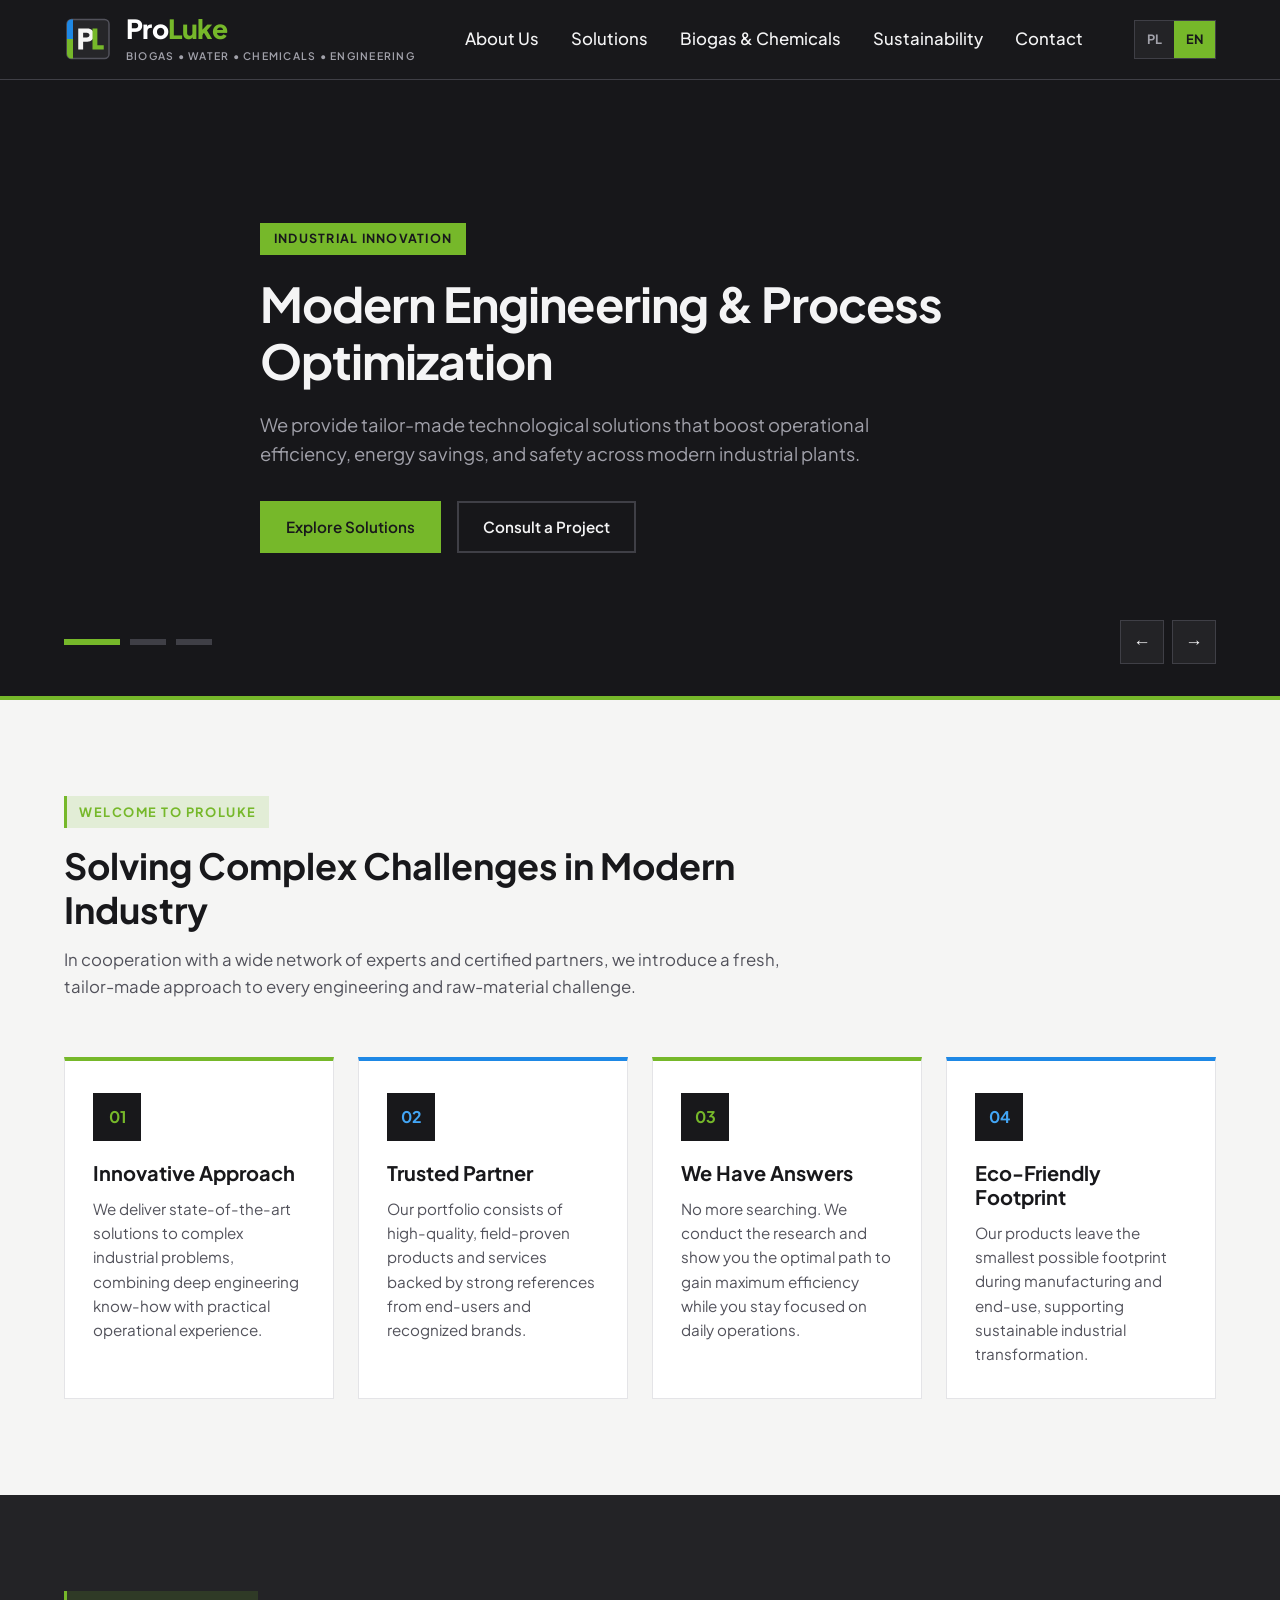
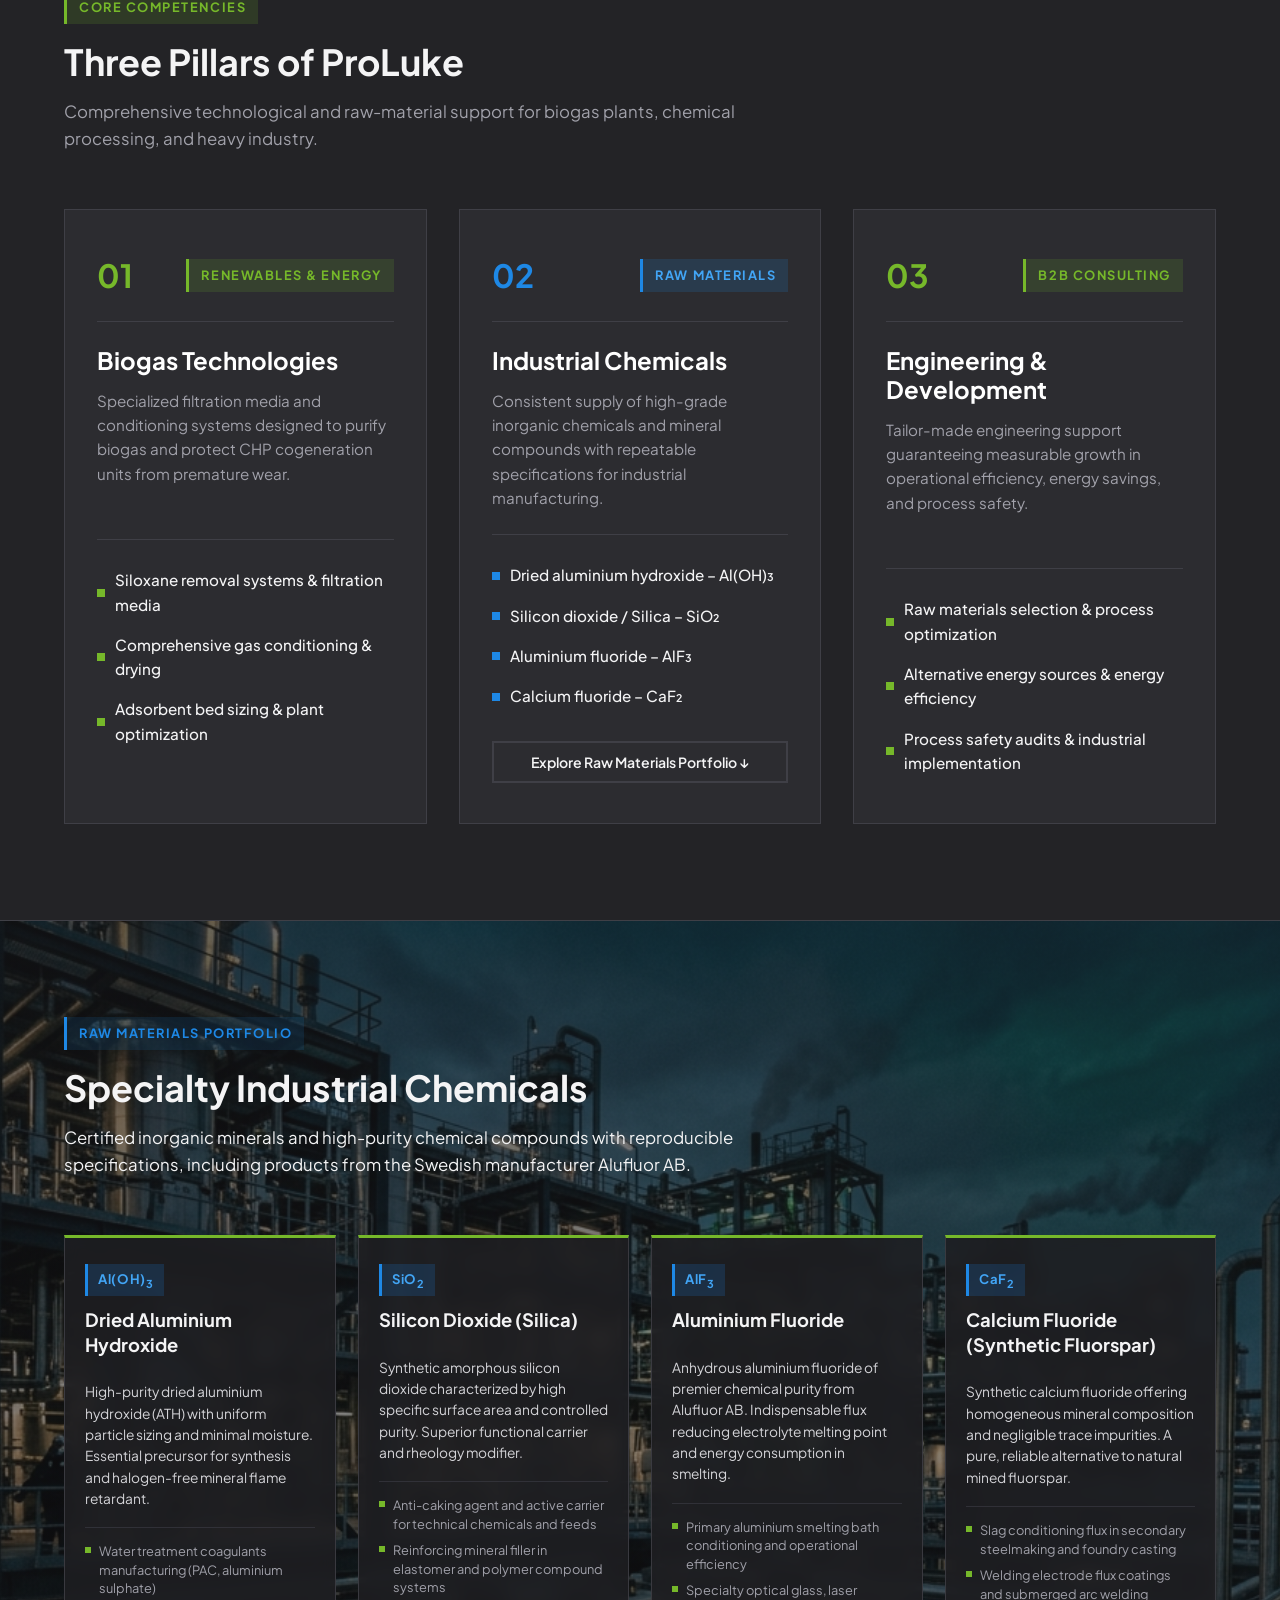
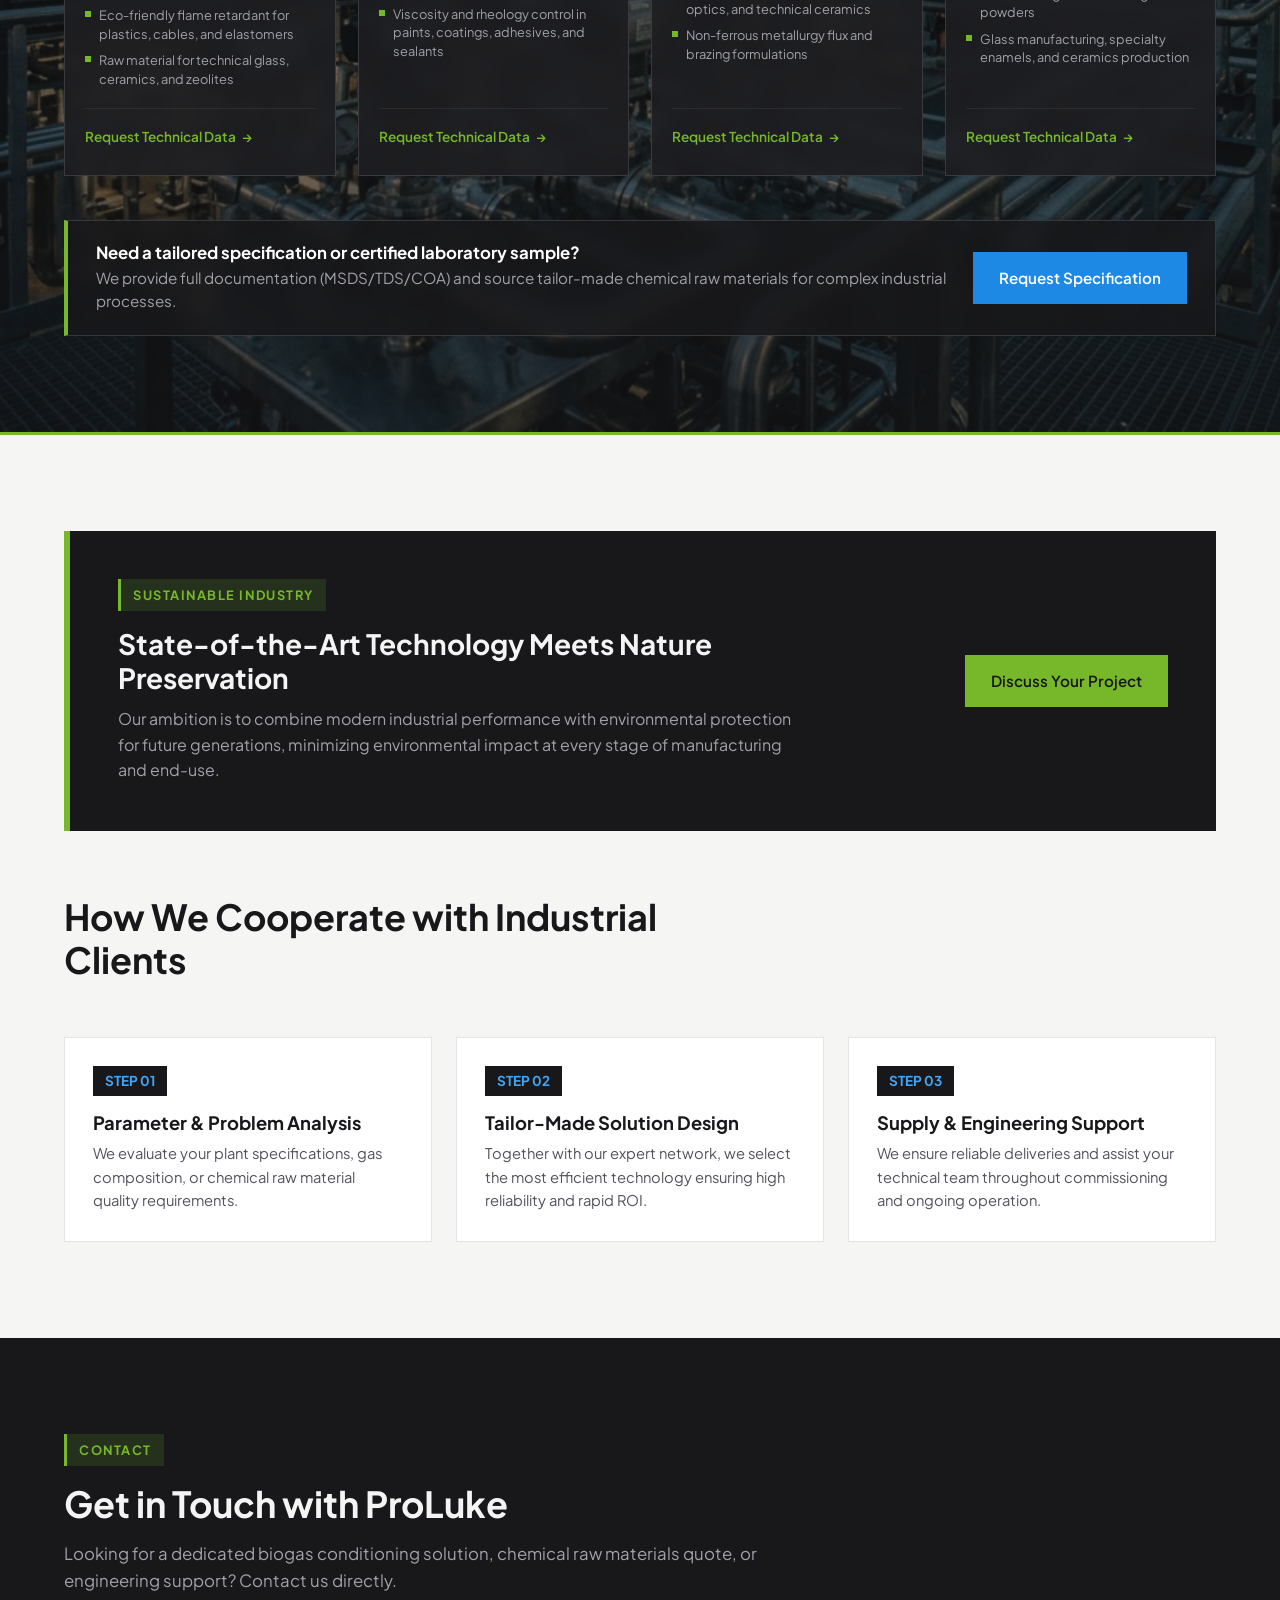
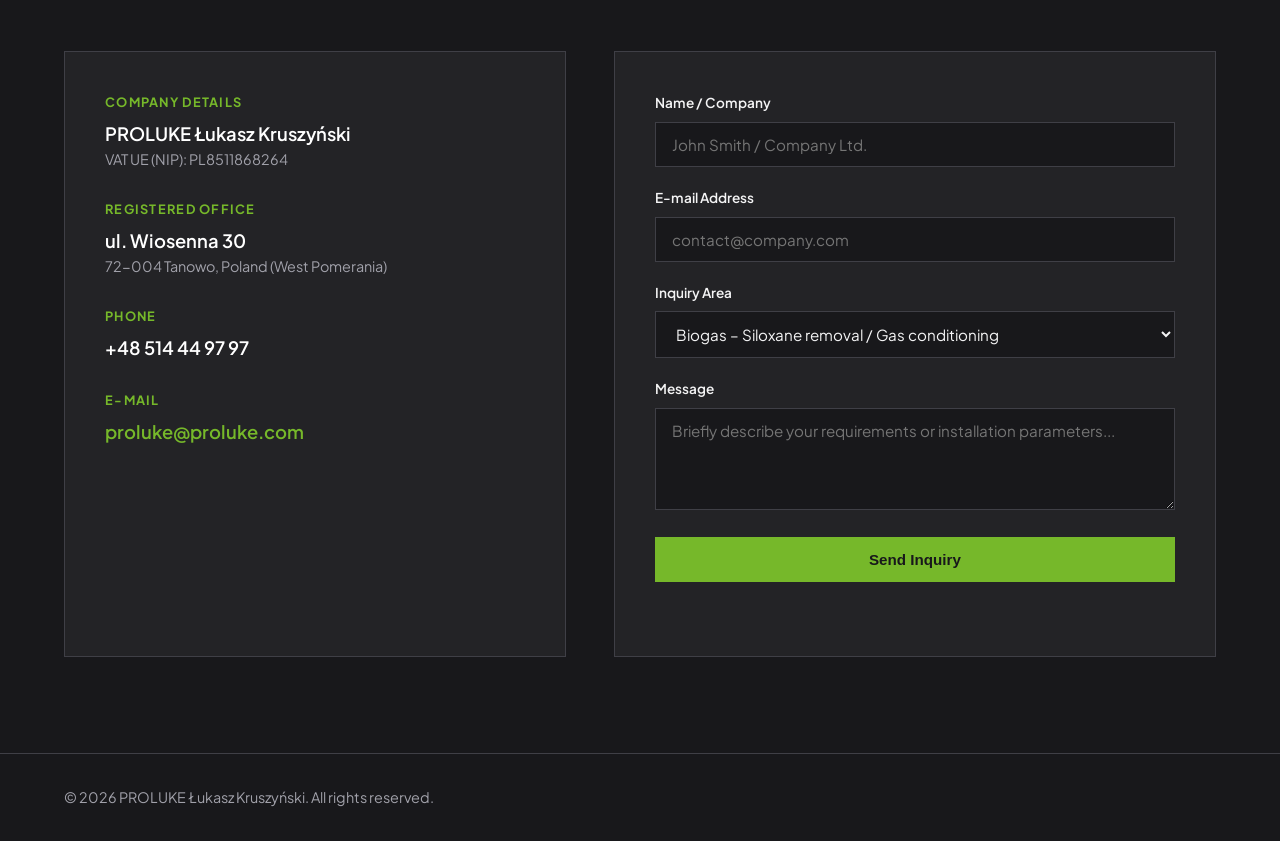
==== en/index.html @ 2172e3a5 "Add ProLuke website preview" ====
<!DOCTYPE html>
<html lang="en">
<head>
  <meta charset="UTF-8" />
  <meta name="viewport" content="width=device-width, initial-scale=1.0" />
  <title>ProLuke – Industrial Innovation, Biogas Conditioning &amp; Specialty Chemicals</title>
  <meta name="description" content="ProLuke – advanced siloxane removal, biogas conditioning, certified inorganic chemical raw materials (aluminium hydroxide, silicon dioxide, fluorides), and industrial engineering." />
  <meta name="robots" content="index, follow" />

  <!-- SEO: Canonical & Hreflang -->
  <link rel="canonical" href="https://proluke.com/en/" />
  <link rel="alternate" hreflang="pl" href="https://proluke.com/" />
  <link rel="alternate" hreflang="en" href="https://proluke.com/en/" />
  <link rel="alternate" hreflang="x-default" href="https://proluke.com/" />

  <!-- Open Graph / Social Media -->
  <meta property="og:type" content="website" />
  <meta property="og:locale" content="en_US" />
  <meta property="og:locale:alternate" content="pl_PL" />
  <meta property="og:url" content="https://proluke.com/en/" />
  <meta property="og:title" content="ProLuke – Industrial Innovation, Biogas Conditioning &amp; Specialty Chemicals" />
  <meta property="og:description" content="Tailor-made industrial solutions: siloxane removal, gas conditioning, specialty chemicals, and process engineering." />

  <!-- Google Fonts: Plus Jakarta Sans -->
  <link rel="preconnect" href="https://fonts.googleapis.com" />
  <link rel="preconnect" href="https://fonts.gstatic.com" crossorigin />
  <link href="https://fonts.googleapis.com/css2?family=Plus+Jakarta+Sans:wght@400;500;600;700;800&display=swap" rel="stylesheet" />

  <!-- Favicon (Original ProLuke PL) -->
  <link rel="icon" type="image/jpeg" href="../images/favicon.jpg" sizes="192x192" />
  <link rel="icon" type="image/x-icon" href="../favicon.ico" />
  <link rel="apple-touch-icon" href="../images/favicon.jpg" />

  <!-- Stylesheet (relative path to root) -->
  <link rel="stylesheet" href="../style.css" />

  <!-- Schema.org Structured Data (JSON-LD) -->
  <script type="application/ld+json">
  {
    "@context": "https://schema.org",
    "@type": "Organization",
    "name": "PROLUKE Łukasz Kruszyński",
    "url": "https://proluke.com/en/",
    "email": "proluke@proluke.com",
    "telephone": "+48514449797",
    "taxID": "PL8511868264",
    "address": {
      "@type": "PostalAddress",
      "streetAddress": "ul. Wiosenna 30",
      "postalCode": "72-004",
      "addressLocality": "Tanowo",
      "addressCountry": "PL"
    }
  }
  </script>
</head>
<body>

  <!-- ======================= NAVIGATION & LOGO ======================= -->
  <header class="navbar">
    <div class="container navbar-inner">
      <a href="#top" class="brand" aria-label="ProLuke – Homepage">
        <!-- ProLuke Logo – Engineering Stamp PL -->
        <svg class="brand-svg" viewBox="0 0 64 64" fill="none" xmlns="http://www.w3.org/2000/svg" role="img" aria-label="ProLuke Logo – Engineering Stamp">
          <rect x="4" y="6" width="56" height="52" rx="6" fill="#262629" stroke="#52525B" stroke-width="2"/>
          <path d="M4 12C4 8.68629 6.68629 6 10 6H12V32H4V12Z" fill="#1E88E5"/>
          <path d="M4 32H12V58H10C6.68629 58 4 55.3137 4 52V32Z" fill="#76B82A"/>
          <path d="M19 18H31C36.5 18 40 21.5 40 26.8C40 32.1 36.5 35.6 31 35.6H25.5V46H19V18ZM25.5 23.6V30H30.2C32.7 30 34 28.8 34 26.8C34 24.8 32.7 23.6 30.2 23.6H25.5Z" fill="#F5F5F4"/>
          <path d="M38 18H44.5V40.2H53V46H38V18Z" fill="#76B82A"/>
        </svg>
        <div>
          <span class="logo-text">Pro<span class="luke">Luke</span></span>
          <span class="logo-tagline">Biogas • Water • Chemicals • Engineering</span>
        </div>
      </a>

      <nav aria-label="Main Navigation">
        <ul class="nav-links" id="navLinks">
          <li><a href="#about">About Us</a></li>
          <li><a href="#solutions">Solutions</a></li>
          <li><a href="#biogas">Biogas &amp; Chemicals</a></li>
          <li><a href="#sustainability">Sustainability</a></li>
          <li><a href="#contact">Contact</a></li>
        </ul>
      </nav>

      <div class="nav-actions">
        <div class="lang-switch" aria-label="Language Switcher">
          <a href="../index.html" class="lang-btn" hreflang="pl">PL</a>
          <a href="index.html" class="lang-btn active" aria-current="page">EN</a>
        </div>
        <button class="mobile-toggle" id="mobileToggle" aria-label="Toggle Menu" aria-expanded="false">☰</button>
      </div>
    </div>
  </header>

  <!-- ======================= HERO SLIDER ======================= -->
  <section class="hero-slider" id="top" aria-label="Key business areas showcase">
    <!-- Slide 1: Industrial Innovation -->
    <div class="slide active" style="background-image: url('https://images.unsplash.com/photo-1581091226825-a6a2a5aee158?auto=format&fit=crop&w=1600&q=80');">
      <div class="container">
        <div class="slide-content">
          <span class="slide-badge">Industrial Innovation</span>
          <h1 class="slide-title">Modern Engineering &amp; Process Optimization</h1>
          <p class="slide-desc">
            We provide tailor-made technological solutions that boost operational efficiency, energy savings, and safety across modern industrial plants.
          </p>
          <div class="slide-actions">
            <a href="#solutions" class="btn btn-primary">Explore Solutions</a>
            <a href="#contact" class="btn btn-outline">Consult a Project</a>
          </div>
        </div>
      </div>
    </div>

    <!-- Slide 2: Biogas & Ecology -->
    <div class="slide" style="background-image: url('https://images.unsplash.com/photo-1473341304170-971dccb5ac1e?auto=format&fit=crop&w=1600&q=80');">
      <div class="container">
        <div class="slide-content">
          <span class="slide-badge">Biogas &amp; Renewable Energy</span>
          <h2 class="slide-title">Advanced Siloxane Removal &amp; Gas Conditioning</h2>
          <p class="slide-desc">
            Protecting CHP engines and industrial installations from harmful contaminants while combining state-of-the-art technology with nature preservation.
          </p>
          <div class="slide-actions">
            <a href="#solutions" class="btn btn-primary">Biogas Technologies</a>
            <a href="#contact" class="btn btn-outline">Request Media Sizing</a>
          </div>
        </div>
      </div>
    </div>

    <!-- Slide 3: Specialty Chemicals -->
    <div class="slide" style="background-image: url('https://images.unsplash.com/photo-1532187863486-abf9dbad1b69?auto=format&fit=crop&w=1600&q=80');">
      <div class="container">
        <div class="slide-content">
          <span class="slide-badge blue">Specialty Chemicals</span>
          <h2 class="slide-title">Certified High-Purity Chemical Raw Materials</h2>
          <p class="slide-desc">
            Reliable supply of dried aluminium hydroxide, silicon dioxide, aluminium fluoride, and calcium fluoride from proven global manufacturers.
          </p>
          <div class="slide-actions">
            <a href="#solutions" class="btn btn-primary">Chemical Portfolio</a>
            <a href="#contact" class="btn btn-outline">Request Specification</a>
          </div>
        </div>
      </div>
    </div>

    <!-- Slider Controls -->
    <div class="slider-controls">
      <div class="container slider-controls-inner">
        <div class="slider-dots" role="tablist" aria-label="Slide pagination">
          <button class="dot active" data-slide="0" aria-label="Slide 1"></button>
          <button class="dot" data-slide="1" aria-label="Slide 2"></button>
          <button class="dot" data-slide="2" aria-label="Slide 3"></button>
        </div>
        <div class="slider-arrows">
          <button class="arrow-btn" id="prevSlideBtn" aria-label="Previous slide">←</button>
          <button class="arrow-btn" id="nextSlideBtn" aria-label="Next slide">→</button>
        </div>
      </div>
    </div>
  </section>

  <!-- ======================= SECTION 1 (LIGHT): ABOUT US ======================= -->
  <section class="section theme-light" id="about">
    <div class="container">
      <div class="section-header">
        <span class="section-tag">Welcome to ProLuke</span>
        <h2 class="section-title">Solving Complex Challenges in Modern Industry</h2>
        <p class="section-subtitle">
          In cooperation with a wide network of experts and certified partners, we introduce a fresh, tailor-made approach to every engineering and raw-material challenge.
        </p>
      </div>

      <div class="pillars-grid">
        <div class="pillar-card">
          <div class="pillar-icon">01</div>
          <h3>Innovative Approach</h3>
          <p>
            We deliver state-of-the-art solutions to complex industrial problems, combining deep engineering know-how with practical operational experience.
          </p>
        </div>

        <div class="pillar-card">
          <div class="pillar-icon">02</div>
          <h3>Trusted Partner</h3>
          <p>
            Our portfolio consists of high-quality, field-proven products and services backed by strong references from end-users and recognized brands.
          </p>
        </div>

        <div class="pillar-card">
          <div class="pillar-icon">03</div>
          <h3>We Have Answers</h3>
          <p>
            No more searching. We conduct the research and show you the optimal path to gain maximum efficiency while you stay focused on daily operations.
          </p>
        </div>

        <div class="pillar-card">
          <div class="pillar-icon">04</div>
          <h3>Eco-Friendly Footprint</h3>
          <p>
            Our products leave the smallest possible footprint during manufacturing and end-use, supporting sustainable industrial transformation.
          </p>
        </div>
      </div>
    </div>
  </section>

  <!-- ======================= SECTION 2 (DARK): SOLUTIONS ======================= -->
  <section class="section theme-dark-alt" id="solutions">
    <div class="container" id="biogas">
      <div class="section-header">
        <span class="section-tag">Core Competencies</span>
        <h2 class="section-title">Three Pillars of ProLuke</h2>
        <p class="section-subtitle">
          Comprehensive technological and raw-material support for biogas plants, chemical processing, and heavy industry.
        </p>
      </div>

      <div class="services-grid">
        <!-- Card 1: Biogas -->
        <article class="service-box service-box-biogaz">
          <div>
            <div class="service-header">
              <span class="service-num">01</span>
              <span class="section-tag no-margin">Renewables &amp; Energy</span>
            </div>
            <h3>Biogas Technologies</h3>
            <p>
              Specialized filtration media and conditioning systems designed to purify biogas and protect CHP cogeneration units from premature wear.
            </p>
          </div>
          <ul class="spec-list">
            <li><span class="spec-dot"></span><span>Siloxane removal systems &amp; filtration media</span></li>
            <li><span class="spec-dot"></span><span>Comprehensive gas conditioning &amp; drying</span></li>
            <li><span class="spec-dot"></span><span>Adsorbent bed sizing &amp; plant optimization</span></li>
          </ul>
        </article>

        <!-- Card 2: Chemicals -->
        <article class="service-box blue-accent">
          <div>
            <div class="service-header">
              <span class="service-num">02</span>
              <span class="section-tag no-margin tag-blue">Raw Materials</span>
            </div>
            <h3>Industrial Chemicals</h3>
            <p>
              Consistent supply of high-grade inorganic chemicals and mineral compounds with repeatable specifications for industrial manufacturing.
            </p>
          </div>
          <ul class="spec-list">
            <li><span class="spec-dot"></span><span>Dried aluminium hydroxide – Al(OH)&#8323;</span></li>
            <li><span class="spec-dot"></span><span>Silicon dioxide / Silica – SiO&#8322;</span></li>
            <li><span class="spec-dot"></span><span>Aluminium fluoride – AlF&#8323;</span></li>
            <li><span class="spec-dot"></span><span>Calcium fluoride – CaF&#8322;</span></li>
          </ul>
          <div style="margin-top: 24px;">
            <a href="#chemicals" class="btn btn-outline btn-outline-blue btn-full btn-sm"
              >Explore Raw Materials Portfolio ↓</a
            >
          </div>
        </article>

        <!-- Card 3: Engineering -->
        <article class="service-box">
          <div>
            <div class="service-header">
              <span class="service-num">03</span>
              <span class="section-tag no-margin">B2B Consulting</span>
            </div>
            <h3>Engineering &amp; Development</h3>
            <p>
              Tailor-made engineering support guaranteeing measurable growth in operational efficiency, energy savings, and process safety.
            </p>
          </div>
          <ul class="spec-list">
            <li><span class="spec-dot"></span><span>Raw materials selection &amp; process optimization</span></li>
            <li><span class="spec-dot"></span><span>Alternative energy sources &amp; energy efficiency</span></li>
            <li><span class="spec-dot"></span><span>Process safety audits &amp; industrial implementation</span></li>
          </ul>
        </article>
      </div>
    </div>
  </section>

  <!-- ======================= SECTION: SPECIALTY CHEMICALS (FULL-WIDTH BACKGROUND) ======================= -->
  <section class="section-chemicals" id="chemicals" aria-label="Certified Specialty Chemical Raw Materials">
    <div class="container">
      <div class="section-header">
        <span class="section-tag tag-blue">Raw Materials Portfolio</span>
        <h2 class="section-title">Specialty Industrial Chemicals</h2>
        <p class="section-subtitle">
          Certified inorganic minerals and high-purity chemical compounds with reproducible specifications, including products from the Swedish manufacturer Alufluor AB.
        </p>
      </div>

      <div class="chemicals-grid">
        <!-- Product 1: Al(OH)3 -->
        <article class="chemical-card">
          <div class="chem-top">
            <div class="chem-header">
              <span class="chem-formula">Al(OH)<sub>3</sub></span>
              <h4>Dried Aluminium Hydroxide</h4>
            </div>
            <p class="chem-desc">
              High-purity dried aluminium hydroxide (ATH) with uniform particle sizing and minimal moisture. Essential precursor for synthesis and halogen-free mineral flame retardant.
            </p>
            <ul class="chem-specs">
              <li>
                <span class="chem-dot"></span>
                <span>Water treatment coagulants manufacturing (PAC, aluminium sulphate)</span>
              </li>
              <li>
                <span class="chem-dot"></span>
                <span>Eco-friendly flame retardant for plastics, cables, and elastomers</span>
              </li>
              <li>
                <span class="chem-dot"></span>
                <span>Raw material for technical glass, ceramics, and zeolites</span>
              </li>
            </ul>
          </div>
          <div class="chem-footer">
            <a href="#contact" class="chem-action-link"
              >Request Technical Data <span>→</span></a
            >
          </div>
        </article>

        <!-- Product 2: SiO2 -->
        <article class="chemical-card">
          <div class="chem-top">
            <div class="chem-header">
              <span class="chem-formula">SiO<sub>2</sub></span>
              <h4>Silicon Dioxide (Silica)</h4>
            </div>
            <p class="chem-desc">
              Synthetic amorphous silicon dioxide characterized by high specific surface area and controlled purity. Superior functional carrier and rheology modifier.
            </p>
            <ul class="chem-specs">
              <li>
                <span class="chem-dot"></span>
                <span>Anti-caking agent and active carrier for technical chemicals and feeds</span>
              </li>
              <li>
                <span class="chem-dot"></span>
                <span>Reinforcing mineral filler in elastomer and polymer compound systems</span>
              </li>
              <li>
                <span class="chem-dot"></span>
                <span>Viscosity and rheology control in paints, coatings, adhesives, and sealants</span>
              </li>
            </ul>
          </div>
          <div class="chem-footer">
            <a href="#contact" class="chem-action-link"
              >Request Technical Data <span>→</span></a
            >
          </div>
        </article>

        <!-- Product 3: AlF3 -->
        <article class="chemical-card">
          <div class="chem-top">
            <div class="chem-header">
              <span class="chem-formula">AlF<sub>3</sub></span>
              <h4>Aluminium Fluoride</h4>
            </div>
            <p class="chem-desc">
              Anhydrous aluminium fluoride of premier chemical purity from Alufluor AB. Indispensable flux reducing electrolyte melting point and energy consumption in smelting.
            </p>
            <ul class="chem-specs">
              <li>
                <span class="chem-dot"></span>
                <span>Primary aluminium smelting bath conditioning and operational efficiency</span>
              </li>
              <li>
                <span class="chem-dot"></span>
                <span>Specialty optical glass, laser optics, and technical ceramics</span>
              </li>
              <li>
                <span class="chem-dot"></span>
                <span>Non-ferrous metallurgy flux and brazing formulations</span>
              </li>
            </ul>
          </div>
          <div class="chem-footer">
            <a href="#contact" class="chem-action-link"
              >Request Technical Data <span>→</span></a
            >
          </div>
        </article>

        <!-- Product 4: CaF2 -->
        <article class="chemical-card">
          <div class="chem-top">
            <div class="chem-header">
              <span class="chem-formula">CaF<sub>2</sub></span>
              <h4>Calcium Fluoride (Synthetic Fluorspar)</h4>
            </div>
            <p class="chem-desc">
              Synthetic calcium fluoride offering homogeneous mineral composition and negligible trace impurities. A pure, reliable alternative to natural mined fluorspar.
            </p>
            <ul class="chem-specs">
              <li>
                <span class="chem-dot"></span>
                <span>Slag conditioning flux in secondary steelmaking and foundry casting</span>
              </li>
              <li>
                <span class="chem-dot"></span>
                <span>Welding electrode flux coatings and submerged arc welding powders</span>
              </li>
              <li>
                <span class="chem-dot"></span>
                <span>Glass manufacturing, specialty enamels, and ceramics production</span>
              </li>
            </ul>
          </div>
          <div class="chem-footer">
            <a href="#contact" class="chem-action-link"
              >Request Technical Data <span>→</span></a
            >
          </div>
        </article>
      </div>

      <div class="chem-bottom-cta">
        <div>
          <h4 style="margin-bottom: 4px; color: #ffffff;">
            Need a tailored specification or certified laboratory sample?
          </h4>
          <p style="color: var(--text-muted-dark); font-size: 0.95rem;">
            We provide full documentation (MSDS/TDS/COA) and source tailor-made chemical raw materials for complex industrial processes.
          </p>
        </div>
        <a
          href="#contact"
          class="btn btn-primary btn-blue"
          style="white-space: nowrap;"
          >Request Specification</a
        >
      </div>
    </div>
  </section>

  <!-- ======================= SECTION 3 (LIGHT): SUSTAINABILITY & PROCESS ======================= -->
  <section class="section theme-light" id="sustainability">
    <div class="container">
      <div class="eco-banner">
        <div>
          <span class="section-tag">Sustainable Industry</span>
          <h3>State-of-the-Art Technology Meets Nature Preservation</h3>
          <p>
            Our ambition is to combine modern industrial performance with environmental protection for future generations, minimizing environmental impact at every stage of manufacturing and end-use.
          </p>
        </div>
        <div class="eco-banner-cta">
          <a href="#contact" class="btn btn-primary">Discuss Your Project</a>
        </div>
      </div>

      <div class="section-header">
        <h2 class="section-title">How We Cooperate with Industrial Clients</h2>
      </div>

      <div class="process-steps">
        <div class="step-item">
          <span class="step-badge">STEP 01</span>
          <h4 class="step-title">Parameter &amp; Problem Analysis</h4>
          <p class="step-desc">
            We evaluate your plant specifications, gas composition, or chemical raw material quality requirements.
          </p>
        </div>
        <div class="step-item">
          <span class="step-badge">STEP 02</span>
          <h4 class="step-title">Tailor-Made Solution Design</h4>
          <p class="step-desc">
            Together with our expert network, we select the most efficient technology ensuring high reliability and rapid ROI.
          </p>
        </div>
        <div class="step-item">
          <span class="step-badge">STEP 03</span>
          <h4 class="step-title">Supply &amp; Engineering Support</h4>
          <p class="step-desc">
            We ensure reliable deliveries and assist your technical team throughout commissioning and ongoing operation.
          </p>
        </div>
      </div>
    </div>
  </section>

  <!-- ======================= SECTION 4 (DARK): CONTACT ======================= -->
  <section class="section theme-dark" id="contact">
    <div class="container">
      <div class="section-header">
        <span class="section-tag">Contact</span>
        <h2 class="section-title">Get in Touch with ProLuke</h2>
        <p class="section-subtitle">
          Looking for a dedicated biogas conditioning solution, chemical raw materials quote, or engineering support? Contact us directly.
        </p>
      </div>

      <div class="contact-grid">
        <div class="contact-info-card">
          <div class="contact-item">
            <div class="contact-label">Company Details</div>
            <div class="contact-value">PROLUKE Łukasz Kruszyński</div>
            <div class="contact-sub">VAT UE (NIP): PL8511868264</div>
          </div>

          <div class="contact-item">
            <div class="contact-label">Registered Office</div>
            <div class="contact-value">ul. Wiosenna 30</div>
            <div class="contact-sub">72-004 Tanowo, Poland (West Pomerania)</div>
          </div>

          <div class="contact-item">
            <div class="contact-label">Phone</div>
            <div class="contact-value"><a href="tel:+48514449797">+48 514 44 97 97</a></div>
          </div>

          <div class="contact-item no-margin-bottom">
            <div class="contact-label">E-mail</div>
            <div class="contact-value"><a href="mailto:proluke@proluke.com" class="link-accent">proluke@proluke.com</a></div>
          </div>
        </div>

        <form class="contact-form" id="contactForm" data-lang="en">
          <div class="form-group">
            <label for="name">Name / Company</label>
            <input type="text" id="name" name="name" class="form-control" required placeholder="John Smith / Company Ltd." />
          </div>
          <div class="form-group">
            <label for="email">E-mail Address</label>
            <input type="email" id="email" name="email" class="form-control" required placeholder="contact@company.com" />
          </div>
          <div class="form-group">
            <label for="topic">Inquiry Area</label>
            <select id="topic" name="topic" class="form-control">
              <option value="biogas">Biogas – Siloxane removal / Gas conditioning</option>
              <option value="chemicals">Industrial Chemicals (Al(OH)3, SiO2, AlF3, CaF2)</option>
              <option value="engineering">Engineering &amp; Process Optimization</option>
              <option value="other">Other Inquiry</option>
            </select>
          </div>
          <div class="form-group">
            <label for="message">Message</label>
            <textarea id="message" name="message" rows="4" class="form-control" required placeholder="Briefly describe your requirements or installation parameters..."></textarea>
          </div>
          <button type="submit" class="btn btn-primary btn-full">Send Inquiry</button>
          <p class="form-status" id="formStatus" aria-live="polite"></p>
        </form>
      </div>
    </div>
  </section>

  <!-- ======================= FOOTER ======================= -->
  <footer>
    <div class="container footer-inner">
      <div>&copy; <span id="year"></span> PROLUKE Łukasz Kruszyński. All rights reserved.</div>
    </div>
  </footer>

  <!-- Scroll to top button -->
  <button type="button" id="scrollTopBtn" class="scroll-top-btn" aria-label="Scroll to top of page" title="Scroll to top">
    <svg class="scroll-top-icon" viewBox="0 0 24 24" fill="none" stroke="currentColor" stroke-width="2.5" stroke-linecap="square" stroke-linejoin="miter" aria-hidden="true">
      <path d="M12 19V5M5 12l7-7 7 7" />
    </svg>
  </button>

  <!-- Main Script (relative path to root) -->
  <script src="../app.js"></script>
</body>
</html>
---- style.css ----
/* ==========================================================================
   PROLUKE.COM – FLAT DESIGN ONEPAGER STYLESHEET
   Przeznaczenie: Edycja w Antigravity IDE (wspólny arkusz dla PL i EN)
   ========================================================================== */

:root {
  /* Tła ciemne – Prawdziwy Grafit (bez granatowej poświaty) */
  --bg-dark-primary: #18181b;
  --bg-dark-secondary: #232326;
  --bg-dark-card: #2c2c30;

  /* Tła jasne – Ciepła kamienna biel */
  --bg-light-primary: #f5f5f4;
  --bg-light-card: #ffffff;

  /* Typografia */
  --text-on-dark: #f4f4f5;
  --text-muted-dark: #a1a1aa;
  --text-on-light: #18181b;
  --text-muted-light: #52525b;

  /* Akcenty ProLuke: Ciepła Zieleń (Biogaz/Eko) + Błękit ProLuke (Woda/Chemia) */
  --accent-green: #76b82a;
  --accent-green-hover: #5f9620;
  --accent-blue: #1e88e5;
  --accent-blue-hover: #1565c0;

  /* Obramowania i układ */
  --border-dark: #3f3f46;
  --border-light: #e4e4e7;
  --container-width: 1200px;
  --transition: 0.25s ease;
  --font-main: "Plus Jakarta Sans", sans-serif;
}

/* Reset i baza */
* {
  box-sizing: border-box;
  margin: 0;
  padding: 0;
}

html {
  scroll-behavior: smooth;
}

body {
  font-family:
    "Plus Jakarta Sans",
    -apple-system,
    BlinkMacSystemFont,
    sans-serif;
  color: var(--text-on-light);
  background-color: var(--bg-light-primary);
  line-height: 1.6;
  overflow-x: hidden;
}

h1,
h2,
h3,
h4,
.logo-text {
  font-family: "Plus Jakarta Sans", sans-serif;
  line-height: 1.2;
}

a {
  text-decoration: none;
  color: inherit;
  transition: var(--transition);
}

ul {
  list-style: none;
}

.container {
  max-width: var(--container-width);
  margin: 0 auto;
  padding: 0 24px;
}

.section {
  padding: 96px 0;
}

.section-header {
  max-width: 720px;
  margin-bottom: 56px;
}

.section-tag {
  display: inline-block;
  font-size: 0.8rem;
  font-weight: 700;
  text-transform: uppercase;
  letter-spacing: 0.12em;
  padding: 6px 12px;
  background-color: rgba(118, 184, 42, 0.15);
  color: var(--accent-green);
  margin-bottom: 16px;
  border-left: 3px solid var(--accent-green);
}

.section-tag.no-margin {
  margin-bottom: 0;
}

.section-tag.tag-blue {
  background-color: rgba(30, 136, 229, 0.12);
  color: var(--accent-blue);
  border-left-color: var(--accent-blue);
}

.theme-dark .section-tag.tag-blue,
.theme-dark-alt .section-tag.tag-blue,
.eco-banner .section-tag.tag-blue {
  background-color: rgba(30, 136, 229, 0.16);
  color: #42a5f5;
  border-left-color: var(--accent-blue);
}

.section-title {
  font-size: 2.25rem;
  margin-bottom: 16px;
}

.section-subtitle {
  font-size: 1.05rem;
}

/* Formatowanie wzorów chemicznych (np. H₂S) */
.chemical-formula {
  font-family: inherit;
  font-weight: inherit;
  white-space: nowrap;
}

.chemical-formula sub {
  font-family: inherit;
  font-weight: inherit;
  font-size: 0.62em;
  line-height: 0;
  vertical-align: -0.22em;
}

/* ==========================================================================
   MOTYWY SEKCJI (CIEMNE / JASNE)
   ========================================================================== */
.theme-dark {
  background-color: var(--bg-dark-primary);
  color: var(--text-on-dark);
}

.theme-dark .section-subtitle {
  color: var(--text-muted-dark);
}

.theme-dark-alt {
  background-color: var(--bg-dark-secondary);
  color: var(--text-on-dark);
}

.theme-dark-alt .section-subtitle {
  color: var(--text-muted-dark);
}

.theme-light {
  background-color: var(--bg-light-primary);
  color: var(--text-on-light);
}

.theme-light .section-subtitle {
  color: var(--text-muted-light);
}

/* ==========================================================================
   NAWIGACJA I LOGO SVG
   ========================================================================== */
.navbar {
  position: sticky;
  top: 0;
  z-index: 1000;
  background-color: var(--bg-dark-primary);
  border-bottom: 1px solid var(--border-dark);
  height: 80px;
  display: flex;
  align-items: center;
}

.navbar-inner {
  display: flex;
  justify-content: space-between;
  align-items: center;
  width: 100%;
}

.brand {
  display: flex;
  align-items: center;
  gap: 14px;
}

.brand-svg {
  width: 48px;
  height: 48px;
  flex-shrink: 0;
  transition: var(--transition);
}

.brand:hover .brand-svg {
  transform: scale(1.03);
}

.logo-text {
  font-size: 1.65rem;
  font-weight: 800;
  letter-spacing: -0.02em;
  color: #ffffff;
  line-height: 1.1;
}

.logo-text span,
.logo-text .luke {
  color: var(--accent-green);
}

.logo-tagline {
  display: block;
  font-family: "Plus Jakarta Sans", sans-serif;
  font-size: 0.65rem;
  font-weight: 600;
  text-transform: uppercase;
  letter-spacing: 0.12em;
  color: var(--text-muted-dark);
  margin-top: 2px;
}

.nav-links {
  display: flex;
  align-items: center;
  gap: 32px;
}

.nav-links a {
  color: var(--text-on-dark);
  font-size: 1.05rem;
  font-weight: 500;
}

.nav-links a:hover {
  color: var(--accent-green);
}

.nav-links a.nav-ai-btn {
  display: inline-flex;
  align-items: center;
  line-height: 1;
  transform: translateY(4px);
}

.nav-links a.nav-ai-btn:hover {
  color: inherit;
  opacity: 1;
}

.nav-ai-logo {
  height: 22px;
  width: auto;
  display: block;
  transition: filter var(--transition);
}

.nav-links a.nav-ai-btn:hover .nav-ai-logo {
  filter: grayscale(1) brightness(2.5) contrast(1.5);
}

.nav-actions {
  display: flex;
  align-items: center;
  gap: 16px;
}

.lang-switch {
  display: inline-flex;
  border: 1px solid var(--border-dark);
  background-color: var(--bg-dark-secondary);
}

.lang-btn {
  color: var(--text-muted-dark);
  padding: 8px 12px;
  font-size: 0.8rem;
  font-weight: 700;
  cursor: pointer;
  transition: var(--transition);
}

.lang-btn:hover {
  color: #ffffff;
}

.lang-btn.active {
  background-color: var(--accent-green);
  color: var(--bg-dark-primary);
}

/* Przyciski (Flat Buttons) */
.btn {
  display: inline-flex;
  align-items: center;
  justify-content: center;
  padding: 12px 24px;
  font-weight: 600;
  font-size: 0.95rem;
  border: 2px solid transparent;
  cursor: pointer;
  transition: var(--transition);
}

.btn-primary {
  background-color: var(--accent-green);
  color: var(--bg-dark-primary);
}

.btn-primary:hover {
  background-color: var(--accent-green-hover);
  color: #ffffff;
}

.btn-blue,
.btn-primary.btn-blue {
  background-color: var(--accent-blue);
  color: #ffffff;
}

.btn-blue:hover,
.btn-primary.btn-blue:hover {
  background-color: var(--accent-blue-hover);
  color: #ffffff;
}

.btn-outline {
  background-color: transparent;
  border-color: var(--border-dark);
  color: var(--text-on-dark);
}

.btn-outline:hover {
  border-color: var(--accent-green);
  color: var(--accent-green);
}

.btn-outline.btn-outline-blue:hover,
.btn-outline-blue:hover {
  border-color: var(--accent-blue);
  color: var(--accent-blue);
}

.btn-full {
  width: 100%;
}

.btn-sm {
  padding: 8px 18px;
  font-size: 0.88rem;
}

.mobile-toggle {
  display: none;
  background: none;
  border: 1px solid var(--border-dark);
  color: var(--text-on-dark);
  padding: 8px 12px;
  font-size: 1.2rem;
  cursor: pointer;
}

/* ==========================================================================
   HERO SLIDER
   ========================================================================== */
.hero-slider {
  position: relative;
  background-color: var(--bg-dark-primary);
  height: 620px;
  overflow: hidden;
  border-bottom: 4px solid var(--accent-green);
}

.slide {
  position: absolute;
  inset: 0;
  opacity: 0;
  visibility: hidden;
  transition:
    opacity 0.6s ease,
    visibility 0.6s ease;
  display: flex;
  align-items: center;
  background-size: cover;
  background-position: center;
}

.slide.active {
  opacity: 1;
  visibility: visible;
  z-index: 2;
}

.slide::before {
  content: "";
  position: absolute;
  inset: 0;
  background: rgba(24, 24, 27, 0.7);
  z-index: 1;
}

.slide-content {
  position: relative;
  z-index: 3;
  max-width: 760px;
  color: var(--text-on-dark);
}

.slide-badge {
  display: inline-block;
  background-color: var(--accent-green);
  color: var(--bg-dark-primary);
  font-weight: 700;
  font-size: 0.78rem;
  text-transform: uppercase;
  letter-spacing: 0.1em;
  padding: 6px 14px;
  margin-bottom: 20px;
}

.slide-badge.blue {
  background-color: var(--accent-blue);
}

.slide-title {
  font-size: 3rem;
  margin-bottom: 20px;
  letter-spacing: -0.02em;
}

.slide-desc {
  font-size: 1.15rem;
  color: var(--text-muted-dark);
  margin-bottom: 32px;
  max-width: 640px;
}

.slide-actions {
  display: flex;
  gap: 16px;
  flex-wrap: wrap;
}

.slider-controls {
  position: absolute;
  bottom: 32px;
  left: 0;
  right: 0;
  z-index: 10;
}

.slider-controls-inner {
  display: flex;
  justify-content: space-between;
  align-items: center;
}

.slider-dots {
  display: flex;
  gap: 10px;
}

.dot {
  width: 36px;
  height: 6px;
  background-color: var(--border-dark);
  border: none;
  cursor: pointer;
  transition: var(--transition);
}

.dot.active {
  background-color: var(--accent-green);
  width: 56px;
}

.slider-arrows {
  display: flex;
  gap: 8px;
}

.arrow-btn {
  width: 44px;
  height: 44px;
  background-color: var(--bg-dark-secondary);
  border: 1px solid var(--border-dark);
  color: var(--text-on-dark);
  font-size: 1.1rem;
  cursor: pointer;
  transition: var(--transition);
}

.arrow-btn:hover {
  background-color: var(--accent-green);
  color: var(--bg-dark-primary);
  border-color: var(--accent-green);
}

/* ==========================================================================
   SEKCJA 1: O NAS (4 FILARY)
   ========================================================================== */
.pillars-grid {
  display: grid;
  grid-template-columns: repeat(auto-fit, minmax(260px, 1fr));
  gap: 24px;
}

.pillar-card {
  background-color: var(--bg-light-card);
  border: 1px solid var(--border-light);
  border-top: 4px solid var(--accent-green);
  padding: 32px 28px;
  transition: var(--transition);
}

.pillar-card:nth-child(even) {
  border-top-color: var(--accent-blue);
}

.pillar-card:hover {
  transform: translateY(-4px);
  box-shadow: 0 8px 24px rgba(0, 0, 0, 0.08);
}

.pillar-icon {
  width: 48px;
  height: 48px;
  background-color: var(--bg-dark-primary);
  color: var(--accent-green);
  font-family: "Plus Jakarta Sans", sans-serif;
  font-weight: 700;
  display: flex;
  align-items: center;
  justify-content: center;
  margin-bottom: 20px;
}

.pillar-card:nth-child(even) .pillar-icon {
  color: #42a5f5;
}

.pillar-card h3 {
  font-size: 1.25rem;
  margin-bottom: 12px;
}

.pillar-card p {
  color: var(--text-muted-light);
  font-size: 0.95rem;
}

/* ==========================================================================
   SEKCJA 2: OFERTA (BIOGAZ, CHEMIA, INŻYNIERIA)
   ========================================================================== */
.services-grid {
  display: grid;
  grid-template-columns: repeat(auto-fit, minmax(340px, 1fr));
  gap: 32px;
}

.service-box {
  background-color: var(--bg-dark-card);
  border: 1px solid var(--border-dark);
  padding: 40px 32px;
  display: flex;
  flex-direction: column;
  justify-content: space-between;
}

.service-header {
  display: flex;
  align-items: center;
  justify-content: space-between;
  margin-bottom: 24px;
  padding-bottom: 20px;
  border-bottom: 1px solid var(--border-dark);
}

.service-num {
  font-family: "Plus Jakarta Sans", sans-serif;
  font-size: 2rem;
  font-weight: 700;
  color: var(--accent-green);
}

.service-box.blue-accent .service-num {
  color: var(--accent-blue);
}

.service-box h3 {
  font-size: 1.5rem;
  margin-bottom: 14px;
  color: #ffffff;
}

.service-box p {
  color: var(--text-muted-dark);
  margin-bottom: 24px;
  font-size: 0.95rem;
}

.spec-list {
  border-top: 1px solid var(--border-dark);
  padding-top: 20px;
}

.spec-list li {
  display: flex;
  align-items: center;
  gap: 10px;
  padding: 8px 0;
  font-size: 0.95rem;
  color: var(--text-on-dark);
  font-weight: 500;
}

.spec-dot {
  width: 8px;
  height: 8px;
  background-color: var(--accent-green);
  flex-shrink: 0;
}

.service-box.blue-accent .spec-dot {
  background-color: var(--accent-blue);
}

.service-box.service-box-biogaz .spec-list {
  margin-top: auto;
  margin-bottom: auto;
}

/* ==========================================================================
   SEKCJA: SUROWCE CHEMICZNE (PEŁNA SZEROKOŚĆ Z CIEMNYM TŁEM PRZEMYSŁOWYM)
   ========================================================================== */
.section-chemicals {
  position: relative;
  background-image: url("images/section-chemicals.jpg");
  background-size: cover;
  background-position: center center;
  background-repeat: no-repeat;
  padding: 96px 0;
  border-top: 1px solid var(--border-dark);
  border-bottom: 3px solid var(--accent-green);
  color: var(--text-on-dark);
}

.section-chemicals::before {
  content: "";
  position: absolute;
  inset: 0;
  background: linear-gradient(
    180deg,
    rgba(24, 24, 27, 0.65) 0%,
    rgba(24, 24, 27, 0.52) 50%,
    rgba(24, 24, 27, 0.68) 100%
  );
  z-index: 1;
}

.section-chemicals .container {
  position: relative;
  z-index: 2;
}

.chemicals-grid {
  display: grid;
  grid-template-columns: repeat(4, 1fr);
  gap: 22px;
  margin-top: 44px;
}

.chemical-card {
  background: rgba(30, 30, 33, 0.88);
  backdrop-filter: blur(8px);
  -webkit-backdrop-filter: blur(8px);
  border: 1px solid rgba(63, 63, 70, 0.85);
  border-top: 3px solid var(--accent-green);
  padding: 26px 20px;
  display: flex;
  flex-direction: column;
  justify-content: space-between;
  transition:
    transform var(--transition),
    border-color var(--transition),
    box-shadow var(--transition),
    background-color var(--transition);
}

.chemical-card:hover {
  transform: translateY(-5px);
  border-color: var(--accent-green);
  background: rgba(38, 38, 42, 0.95);
  box-shadow: 0 16px 32px rgba(0, 0, 0, 0.5);
}

.chem-top {
  display: flex;
  flex-direction: column;
}

.chem-header {
  margin-bottom: 12px;
}

.chem-formula {
  display: inline-block;
  background-color: rgba(30, 136, 229, 0.18);
  color: #42a5f5;
  border-left: 3px solid var(--accent-blue);
  padding: 4px 10px;
  font-family: var(--font-main);
  font-weight: 700;
  font-size: 0.82rem;
  letter-spacing: 0.05em;
  margin-bottom: 12px;
}

.chemical-card h4 {
  color: var(--text-on-dark);
  font-size: 1.15rem;
  font-weight: 700;
  line-height: 1.35;
  margin-bottom: 12px;
}

.chem-desc {
  color: #d4d4d8;
  font-size: 0.86rem;
  line-height: 1.55;
  margin-bottom: 18px;
}

.chem-specs {
  list-style: none;
  margin-bottom: 20px;
  padding: 0;
  border-top: 1px solid rgba(63, 63, 70, 0.6);
  padding-top: 14px;
}

.chem-specs li {
  display: flex;
  align-items: flex-start;
  gap: 8px;
  font-size: 0.8rem;
  color: var(--text-muted-dark);
  line-height: 1.45;
  margin-bottom: 8px;
}

.chem-specs li:last-child {
  margin-bottom: 0;
}

.chem-specs .chem-dot {
  width: 6px;
  height: 6px;
  background-color: var(--accent-green);
  flex-shrink: 0;
  display: inline-block;
  margin-top: 5px;
}

.chem-footer {
  margin-top: auto;
  padding-top: 14px;
  border-top: 1px solid rgba(63, 63, 70, 0.4);
}

.chem-action-link {
  display: inline-flex;
  align-items: center;
  gap: 6px;
  font-size: 0.85rem;
  font-weight: 600;
  color: var(--accent-green);
  text-decoration: none;
  transition:
    color var(--transition),
    transform var(--transition);
}

.chem-action-link:hover {
  color: #9fe647;
  transform: translateX(4px);
}

.chem-bottom-cta {
  margin-top: 44px;
  display: flex;
  justify-content: space-between;
  align-items: center;
  background: rgba(24, 24, 27, 0.85);
  backdrop-filter: blur(8px);
  -webkit-backdrop-filter: blur(8px);
  border: 1px solid rgba(63, 63, 70, 0.8);
  border-left: 4px solid var(--accent-green);
  padding: 22px 28px;
  gap: 24px;
}

.chem-bottom-cta h4 {
  font-size: 1.05rem;
  font-weight: 700;
}

.chem-bottom-cta p {
  line-height: 1.5;
}

@media (max-width: 1080px) {
  .chemicals-grid {
    grid-template-columns: repeat(2, 1fr);
    gap: 20px;
  }
}

@media (max-width: 768px) {
  .chem-bottom-cta {
    flex-direction: column;
    align-items: flex-start;
  }
  .chem-bottom-cta .btn {
    width: 100%;
    text-align: center;
  }
}

@media (max-width: 640px) {
  .chemicals-grid {
    grid-template-columns: 1fr;
  }
}

/* ==========================================================================
   SEKCJA 3: EKOLOGIA I PROCES WSPÓŁPRACY
   ========================================================================== */
.eco-banner {
  background-color: var(--bg-dark-primary);
  color: var(--text-on-dark);
  padding: 48px;
  border-left: 6px solid var(--accent-green);
  display: grid;
  grid-template-columns: 2fr 1fr;
  gap: 32px;
  align-items: center;
  margin-bottom: 64px;
}

.eco-ai-btn {
  display: inline-flex;
  align-items: center;
  margin-bottom: 18px;
  cursor: pointer;
  line-height: 1;
  text-decoration: none;
}

.eco-ai-btn:hover {
  color: inherit;
  opacity: 1;
}

.eco-ai-btn:focus-visible {
  outline: 2px solid var(--accent-blue);
  outline-offset: 4px;
}

.eco-ai-logo {
  height: 28px;
  width: auto;
  display: block;
  transition: filter var(--transition);
}

.eco-ai-btn:hover .eco-ai-logo {
  filter: grayscale(1) brightness(2.5) contrast(1.5);
}

.eco-banner h3 {
  font-size: 1.75rem;
  margin-bottom: 12px;
}

.eco-banner p {
  color: var(--text-muted-dark);
}

.eco-banner-cta {
  text-align: right;
}

.process-steps {
  display: grid;
  grid-template-columns: repeat(auto-fit, minmax(240px, 1fr));
  gap: 24px;
}

.step-item {
  background-color: var(--bg-light-card);
  border: 1px solid var(--border-light);
  padding: 28px;
}

.step-badge {
  display: inline-block;
  background-color: var(--bg-dark-primary);
  color: #42a5f5;
  font-family: "Plus Jakarta Sans", sans-serif;
  font-weight: 700;
  padding: 4px 12px;
  font-size: 0.85rem;
  margin-bottom: 16px;
}

.step-title {
  margin-bottom: 8px;
  font-size: 1.15rem;
}

.step-desc {
  color: var(--text-muted-light);
  font-size: 0.92rem;
}

/* ==========================================================================
   SEKCJA 4: KONTAKT I STOPKA
   ========================================================================== */
.contact-grid {
  display: grid;
  grid-template-columns: 1fr 1.2fr;
  gap: 48px;
}

.contact-info-card {
  background-color: var(--bg-dark-secondary);
  border: 1px solid var(--border-dark);
  padding: 40px;
}

.contact-item {
  margin-bottom: 28px;
}

.contact-item.no-margin-bottom {
  margin-bottom: 0;
}

.contact-label {
  font-size: 0.8rem;
  text-transform: uppercase;
  letter-spacing: 0.1em;
  color: var(--accent-green);
  font-weight: 700;
  margin-bottom: 6px;
}

.contact-value {
  font-size: 1.15rem;
  font-weight: 600;
  color: #ffffff;
}

.contact-sub {
  color: var(--text-muted-dark);
  font-size: 0.9rem;
}

.link-accent {
  color: var(--accent-green);
}

.link-accent:hover {
  text-decoration: underline;
}

.contact-form {
  background-color: var(--bg-dark-secondary);
  border: 1px solid var(--border-dark);
  padding: 40px;
}

.form-group {
  margin-bottom: 20px;
}

.form-group label {
  display: block;
  font-size: 0.85rem;
  font-weight: 600;
  margin-bottom: 8px;
  color: var(--text-on-dark);
}

.form-control {
  width: 100%;
  padding: 12px 16px;
  background-color: var(--bg-dark-primary);
  border: 1px solid var(--border-dark);
  color: var(--text-on-dark);
  font-family: inherit;
  font-size: 0.95rem;
  transition: var(--transition);
}

.form-control:focus {
  outline: none;
  border-color: var(--accent-green);
}

.form-status {
  margin-top: 14px;
  font-size: 0.9rem;
  color: var(--accent-green);
  font-weight: 500;
  min-height: 1.4em;
}

.form-status.error {
  color: #f87171;
}

.form-status.success {
  color: var(--accent-green);
}

.form-row {
  display: grid;
  grid-template-columns: 1fr 1fr;
  gap: 16px;
}

@media (max-width: 640px) {
  .form-row {
    grid-template-columns: 1fr;
    gap: 0;
  }
}

.radio-group {
  display: flex;
  gap: 24px;
  margin-top: 6px;
  align-items: center;
}

.radio-label {
  display: inline-flex;
  align-items: center;
  gap: 8px;
  font-size: 0.92rem;
  color: var(--text-on-dark);
  cursor: pointer;
  font-weight: 500;
}

.radio-label input[type="radio"] {
  accent-color: var(--accent-green);
  width: 16px;
  height: 16px;
  cursor: pointer;
  margin: 0;
}

.required-mark {
  color: var(--accent-green);
  margin-left: 2px;
}

.privacy-note {
  font-size: 0.8rem;
  color: var(--text-muted-dark);
  margin-top: 16px;
  line-height: 1.5;
}

.privacy-note a {
  color: var(--accent-green);
  text-decoration: underline;
}

.privacy-note a:hover {
  color: #ffffff;
}

.turnstile-wrapper {
  margin: 18px 0;
  min-height: 65px;
  display: flex;
  align-items: center;
}

.btn-secondary {
  background-color: var(--bg-dark-card);
  border: 1px solid var(--border-dark);
  color: var(--text-on-dark);
}

.btn-secondary:hover {
  border-color: var(--accent-green);
  color: var(--accent-green);
  background-color: rgba(118, 184, 42, 0.08);
}

.hp-field {
  position: absolute !important;
  left: -9999px !important;
  top: -9999px !important;
  opacity: 0 !important;
  pointer-events: none !important;
  height: 0 !important;
  width: 0 !important;
  overflow: hidden !important;
}

footer {
  background-color: var(--bg-dark-primary);
  color: var(--text-muted-dark);
  padding: 32px 0;
  border-top: 1px solid var(--border-dark);
  font-size: 0.9rem;
}

.footer-inner {
  display: flex;
  justify-content: space-between;
  align-items: center;
  flex-wrap: wrap;
  gap: 16px;
}

/* ==========================================================================
   PRZYCISK PRZEWIJANIA DO GÓRY (SCROLL TO TOP)
   ========================================================================== */
.scroll-top-btn {
  position: fixed;
  bottom: 32px;
  right: 32px;
  width: 44px;
  height: 44px;
  background-color: var(--bg-dark-secondary);
  border: 1px solid var(--border-dark);
  color: var(--text-on-dark);
  cursor: pointer;
  display: flex;
  align-items: center;
  justify-content: center;
  z-index: 999;
  opacity: 0;
  visibility: hidden;
  transform: translateY(12px);
  pointer-events: none;
  box-shadow: 0 4px 14px rgba(0, 0, 0, 0.3);
  transition:
    opacity 0.25s ease,
    visibility 0.25s ease,
    transform 0.25s ease,
    background-color 0.25s ease,
    color 0.25s ease,
    border-color 0.25s ease,
    box-shadow 0.25s ease;
}

.scroll-top-btn.visible {
  opacity: 1;
  visibility: visible;
  transform: translateY(0);
  pointer-events: auto;
}

.scroll-top-btn:hover {
  background-color: var(--accent-green);
  color: var(--bg-dark-primary);
  border-color: var(--accent-green);
  transform: translateY(-3px);
  box-shadow: 0 6px 16px rgba(118, 184, 42, 0.35);
}

.scroll-top-btn:active {
  transform: translateY(-1px);
}

.scroll-top-btn:focus-visible {
  outline: 2px solid var(--accent-green);
  outline-offset: 2px;
}

.scroll-top-icon {
  width: 20px;
  height: 20px;
  transition: transform 0.25s ease;
}

.scroll-top-btn:hover .scroll-top-icon {
  transform: translateY(-2px);
}

/* ==========================================================================
   RESPONSYWNOŚĆ (RWD)
   ========================================================================== */
@media (max-width: 900px) {
  .nav-links {
    display: none;
    position: absolute;
    top: 80px;
    left: 0;
    right: 0;
    background-color: var(--bg-dark-primary);
    flex-direction: column;
    padding: 24px;
    border-bottom: 1px solid var(--border-dark);
  }

  .nav-links.open {
    display: flex;
  }

  .mobile-toggle {
    display: block;
  }

  .slide-title {
    font-size: 2.1rem;
  }

  .eco-banner,
  .contact-grid {
    grid-template-columns: 1fr;
  }

  .eco-banner-cta {
    text-align: left;
  }

  .scroll-top-btn {
    bottom: 20px;
    right: 20px;
    width: 42px;
    height: 42px;
  }
}
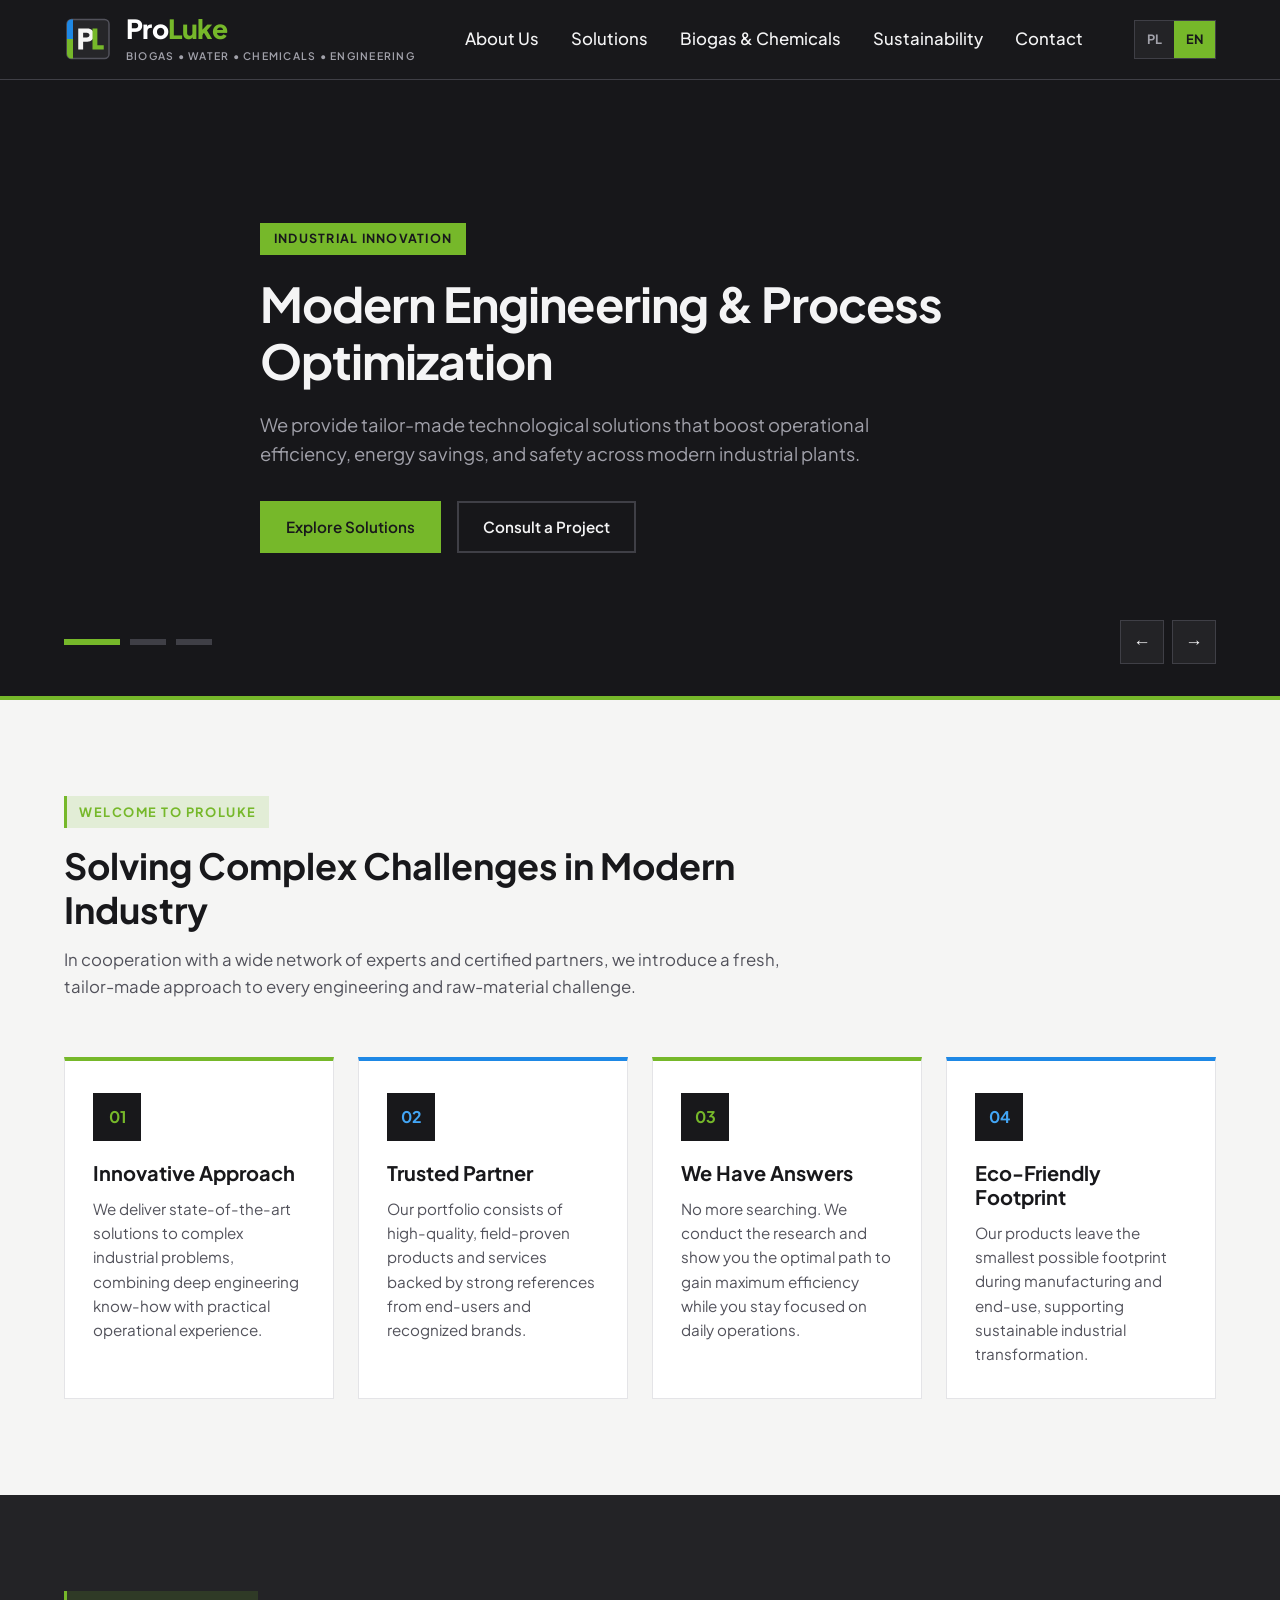
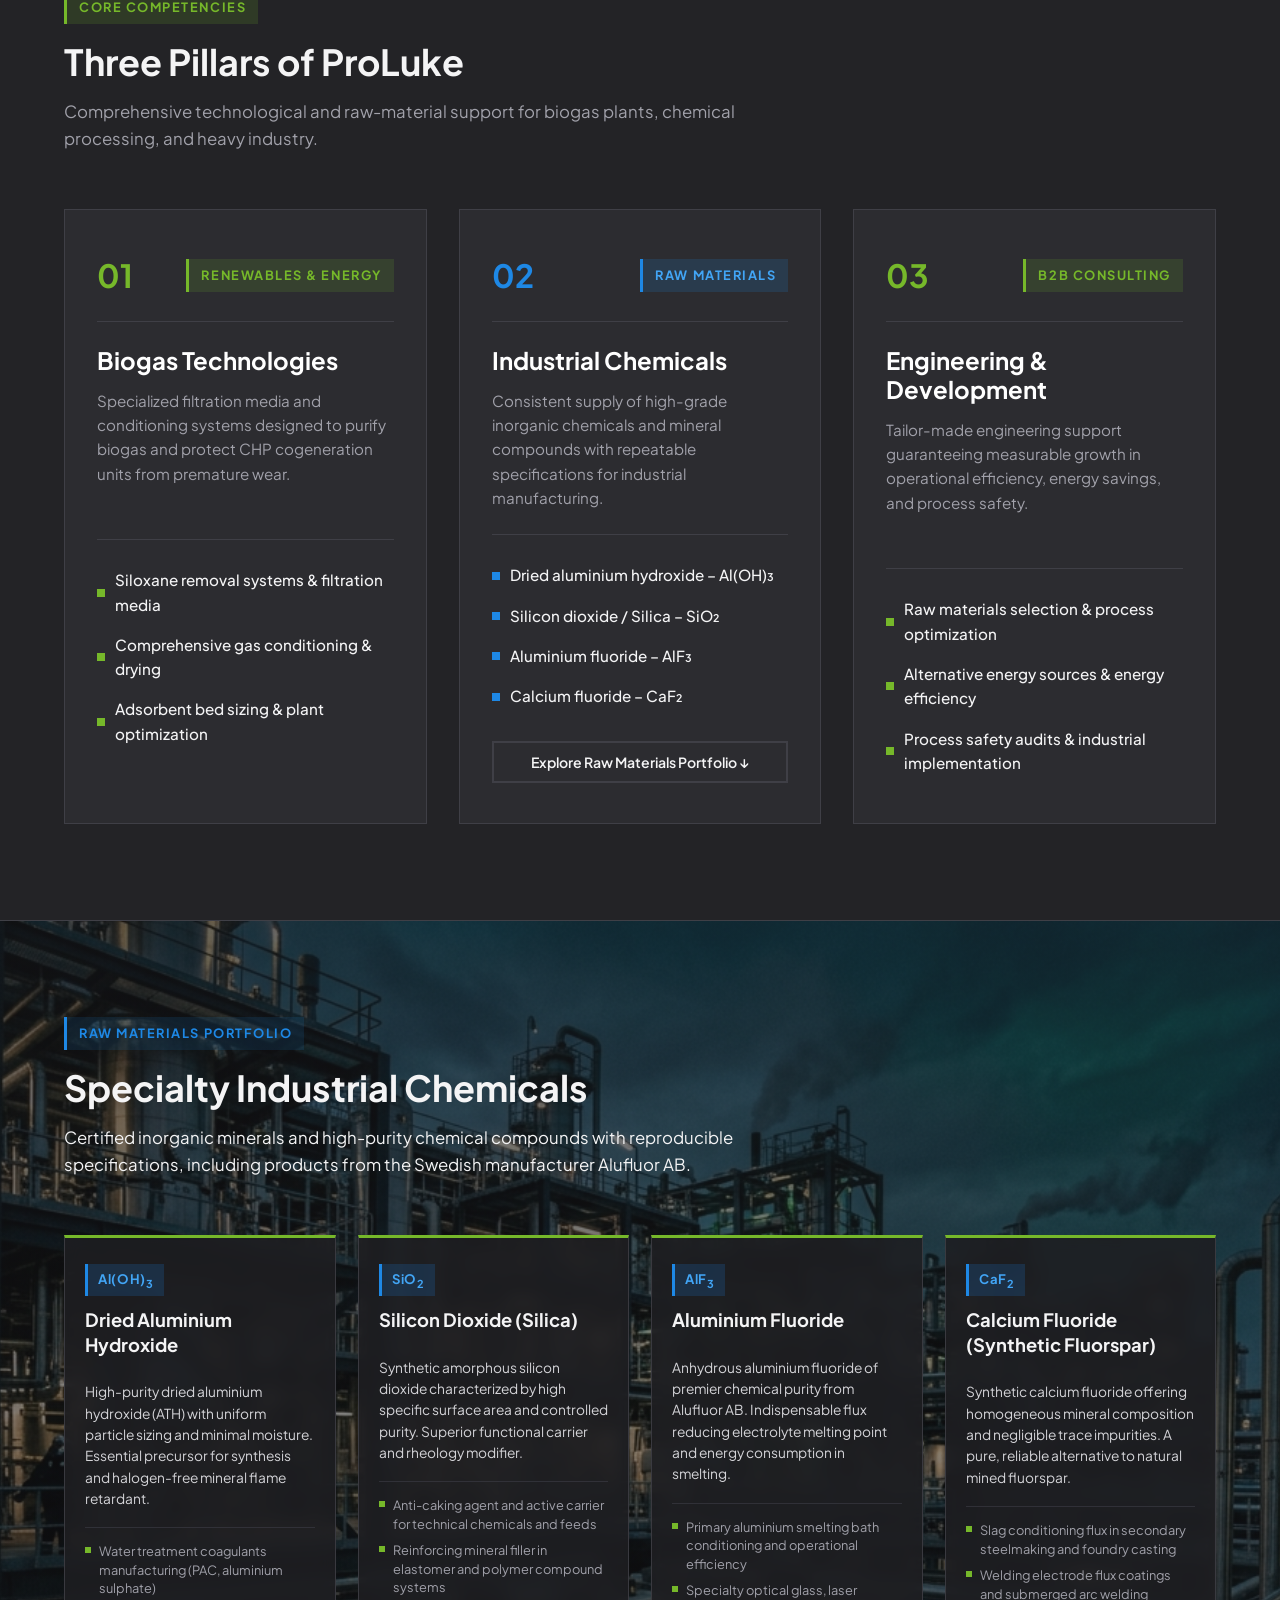
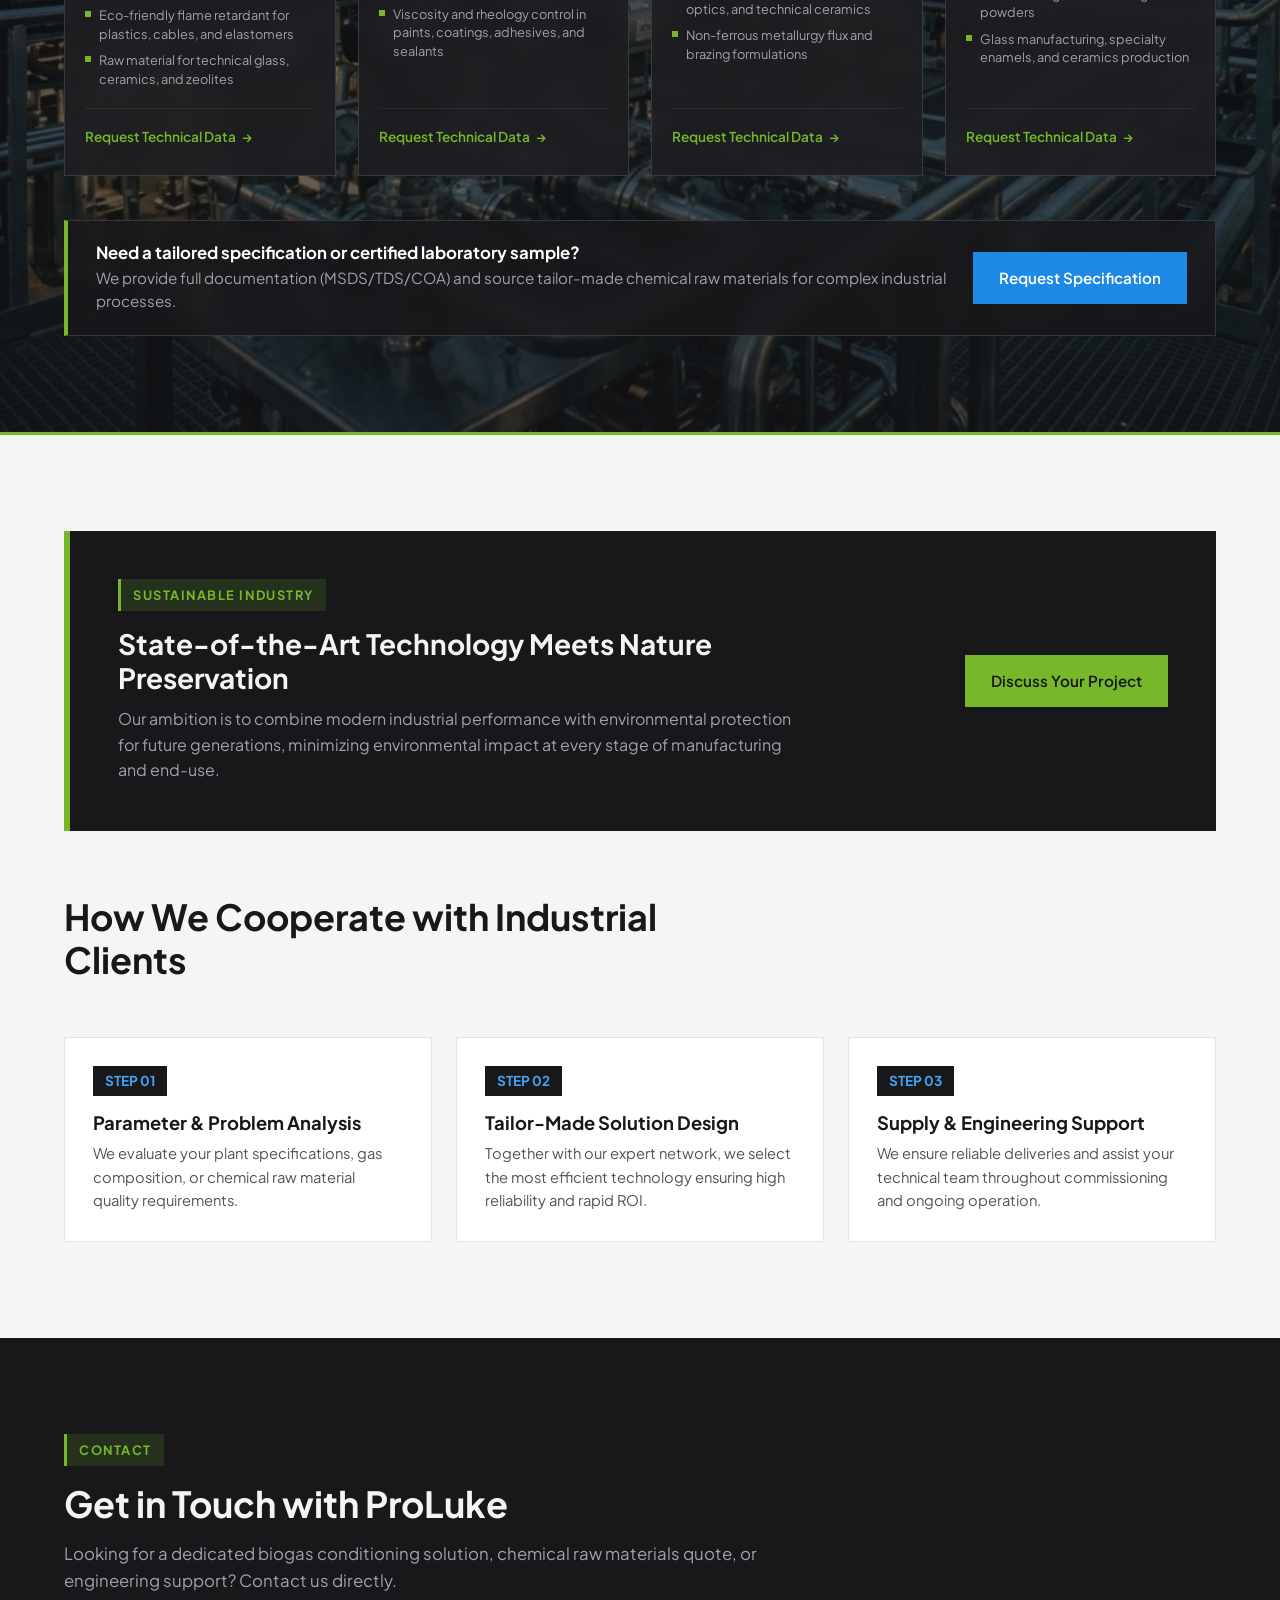
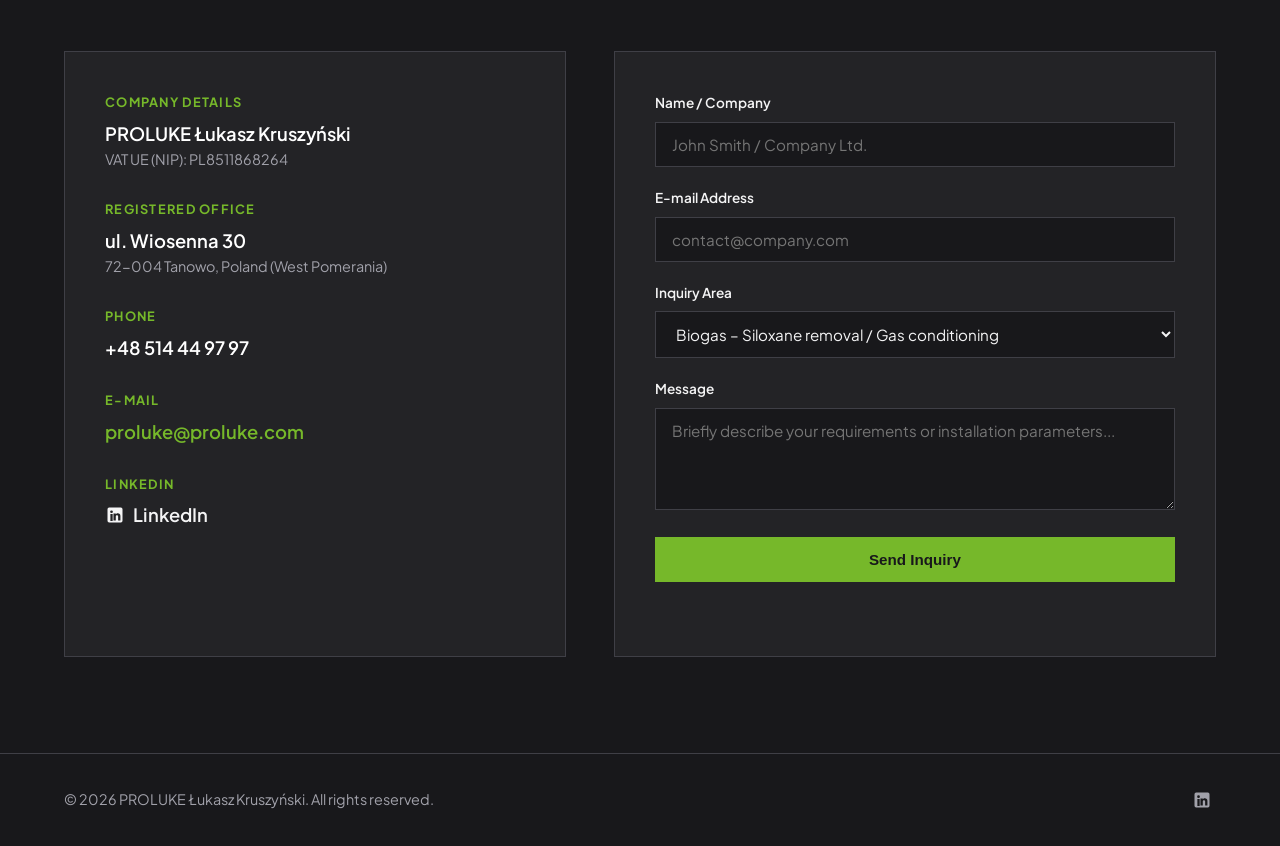
==== commit ce01874d: "li footer icon" ====
--- a/en/index.html
+++ b/en/index.html
@@ -524,9 +524,34 @@
             <div class="contact-value"><a href="tel:+48514449797">+48 514 44 97 97</a></div>
           </div>
 
-          <div class="contact-item no-margin-bottom">
+          <div class="contact-item">
             <div class="contact-label">E-mail</div>
             <div class="contact-value"><a href="mailto:proluke@proluke.com" class="link-accent">proluke@proluke.com</a></div>
+          </div>
+
+          <div class="contact-item no-margin-bottom">
+            <div class="contact-label">LinkedIn</div>
+            <div class="contact-value">
+              <a
+                href="https://www.linkedin.com/in/proluke"
+                target="_blank"
+                rel="noopener noreferrer"
+                class="contact-linkedin-link"
+                aria-label="LinkedIn profile – Łukasz Kruszyński (opens in a new tab)"
+              >
+                <svg
+                  class="linkedin-icon"
+                  viewBox="0 0 24 24"
+                  fill="currentColor"
+                  aria-hidden="true"
+                >
+                  <path
+                    d="M19 3a2 2 0 0 1 2 2v14a2 2 0 0 1-2 2H5a2 2 0 0 1-2-2V5a2 2 0 0 1 2-2h14m-.5 15.5v-5.3a3.26 3.26 0 0 0-3.26-3.26c-.85 0-1.84.52-2.28 1.3v-1.11h-2.79v8.37h2.79v-4.93c0-.77.62-1.4 1.39-1.4a1.4 1.4 0 0 1 1.4 1.4v4.93h2.75M6.46 10.9v8.37H9.2V10.9H6.46M7.83 6.45a1.64 1.64 0 1 0 0 3.28 1.64 1.64 0 0 0 0-3.28Z"
+                  />
+                </svg>
+                <span>LinkedIn</span>
+              </a>
+            </div>
           </div>
         </div>
 
@@ -563,6 +588,24 @@
   <footer>
     <div class="container footer-inner">
       <div>&copy; <span id="year"></span> PROLUKE Łukasz Kruszyński. All rights reserved.</div>
+      <a
+        href="https://www.linkedin.com/in/proluke"
+        target="_blank"
+        rel="noopener noreferrer"
+        class="footer-linkedin-link"
+        aria-label="LinkedIn profile – Łukasz Kruszyński (opens in a new tab)"
+      >
+        <svg
+          class="footer-linkedin-icon"
+          viewBox="0 0 24 24"
+          fill="currentColor"
+          aria-hidden="true"
+        >
+          <path
+            d="M19 3a2 2 0 0 1 2 2v14a2 2 0 0 1-2 2H5a2 2 0 0 1-2-2V5a2 2 0 0 1 2-2h14m-.5 15.5v-5.3a3.26 3.26 0 0 0-3.26-3.26c-.85 0-1.84.52-2.28 1.3v-1.11h-2.79v8.37h2.79v-4.93c0-.77.62-1.4 1.39-1.4a1.4 1.4 0 0 1 1.4 1.4v4.93h2.75M6.46 10.9v8.37H9.2V10.9H6.46M7.83 6.45a1.64 1.64 0 1 0 0 3.28 1.64 1.64 0 0 0 0-3.28Z"
+          />
+        </svg>
+      </a>
     </div>
   </footer>
 
--- a/style.css
+++ b/style.css
@@ -992,6 +992,33 @@
   text-decoration: underline;
 }
 
+.contact-linkedin-link {
+  display: inline-flex;
+  align-items: center;
+  gap: 8px;
+  color: var(--text-on-dark);
+  text-decoration: none;
+  font-size: 1.15rem;
+  font-weight: 600;
+  transition: color var(--transition);
+}
+
+.contact-linkedin-link:hover {
+  color: var(--accent-green);
+}
+
+.contact-linkedin-link:focus-visible {
+  outline: 2px solid var(--accent-green);
+  outline-offset: 4px;
+}
+
+.linkedin-icon {
+  width: 20px;
+  height: 20px;
+  flex-shrink: 0;
+  fill: currentColor;
+}
+
 .contact-form {
   background-color: var(--bg-dark-secondary);
   border: 1px solid var(--border-dark);
@@ -1145,6 +1172,33 @@
   align-items: center;
   flex-wrap: wrap;
   gap: 16px;
+}
+
+.footer-linkedin-link {
+  display: inline-flex;
+  align-items: center;
+  justify-content: center;
+  color: var(--text-muted-dark);
+  text-decoration: none;
+  padding: 4px;
+  border-radius: 4px;
+  transition: color var(--transition);
+}
+
+.footer-linkedin-link:hover {
+  color: var(--accent-green);
+}
+
+.footer-linkedin-link:focus-visible {
+  outline: 2px solid var(--accent-green);
+  outline-offset: 2px;
+}
+
+.footer-linkedin-icon {
+  width: 20px;
+  height: 20px;
+  display: block;
+  fill: currentColor;
 }
 
 /* ==========================================================================
